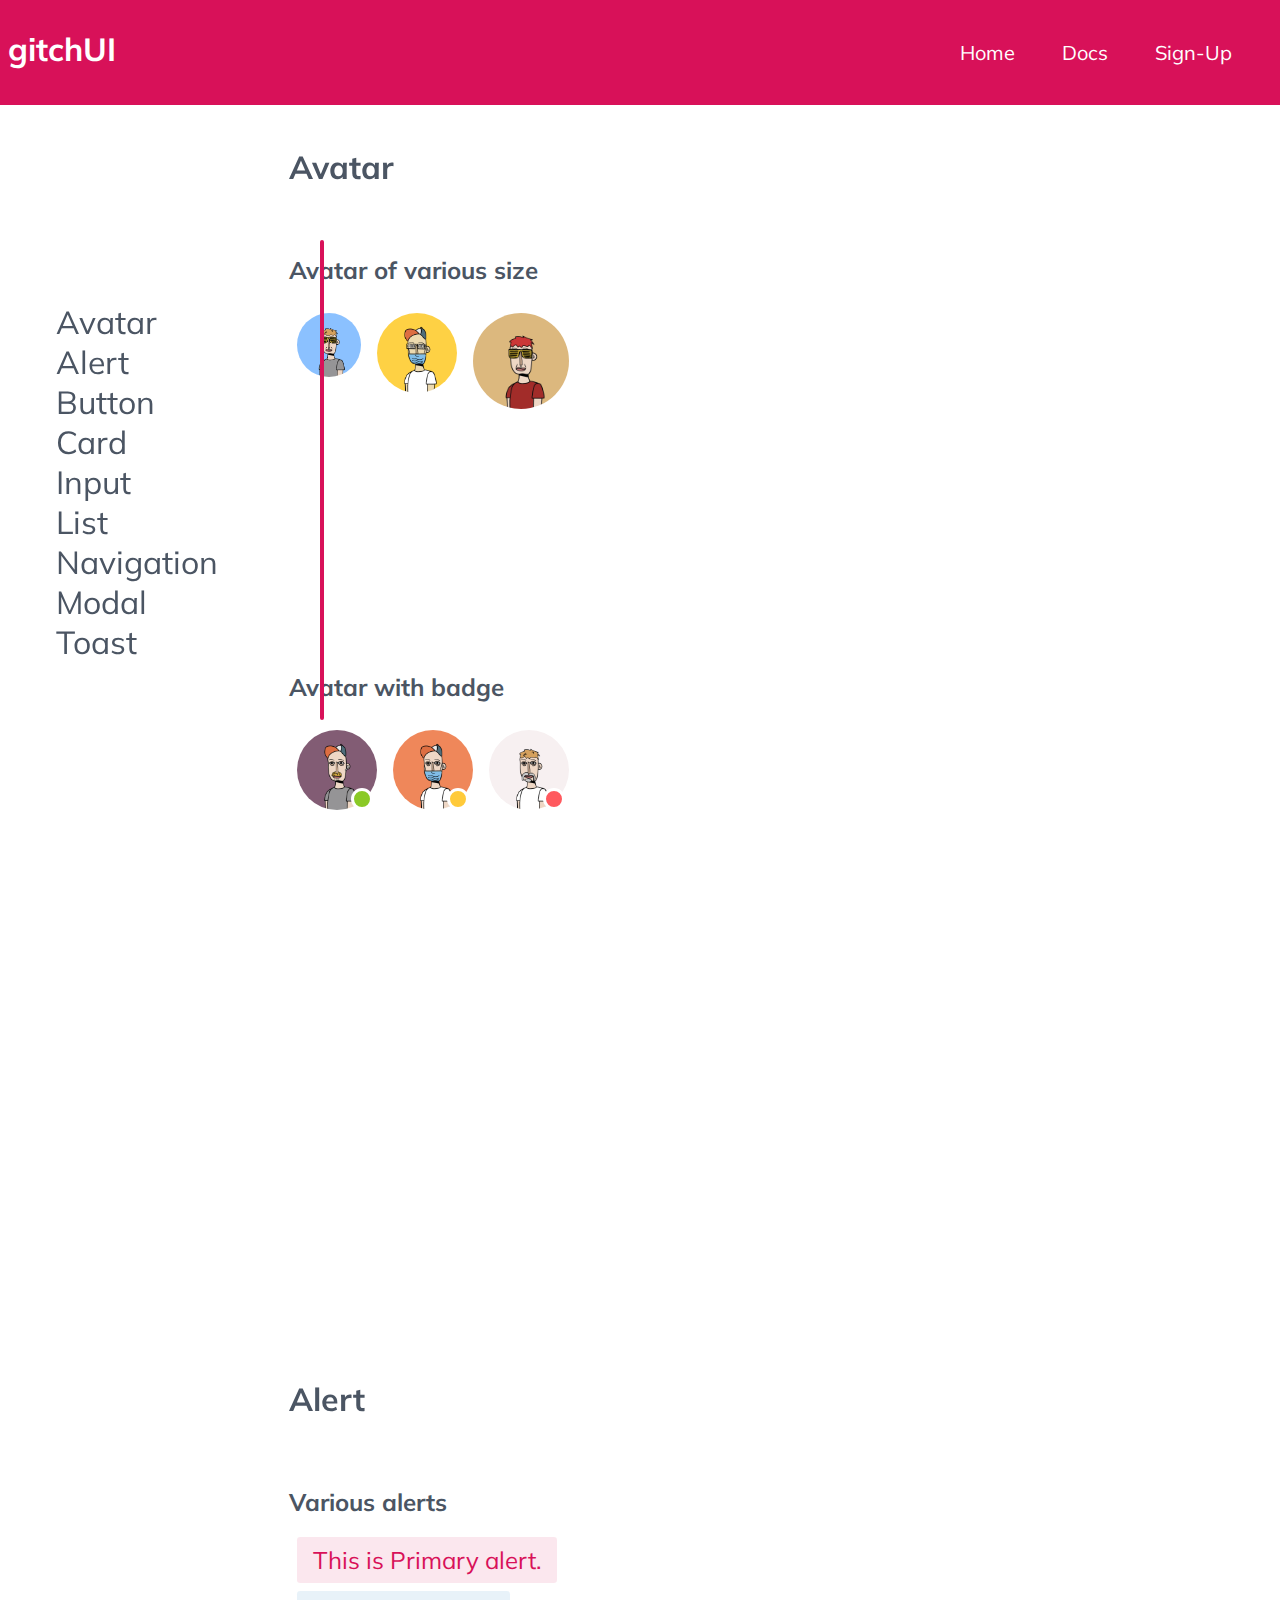
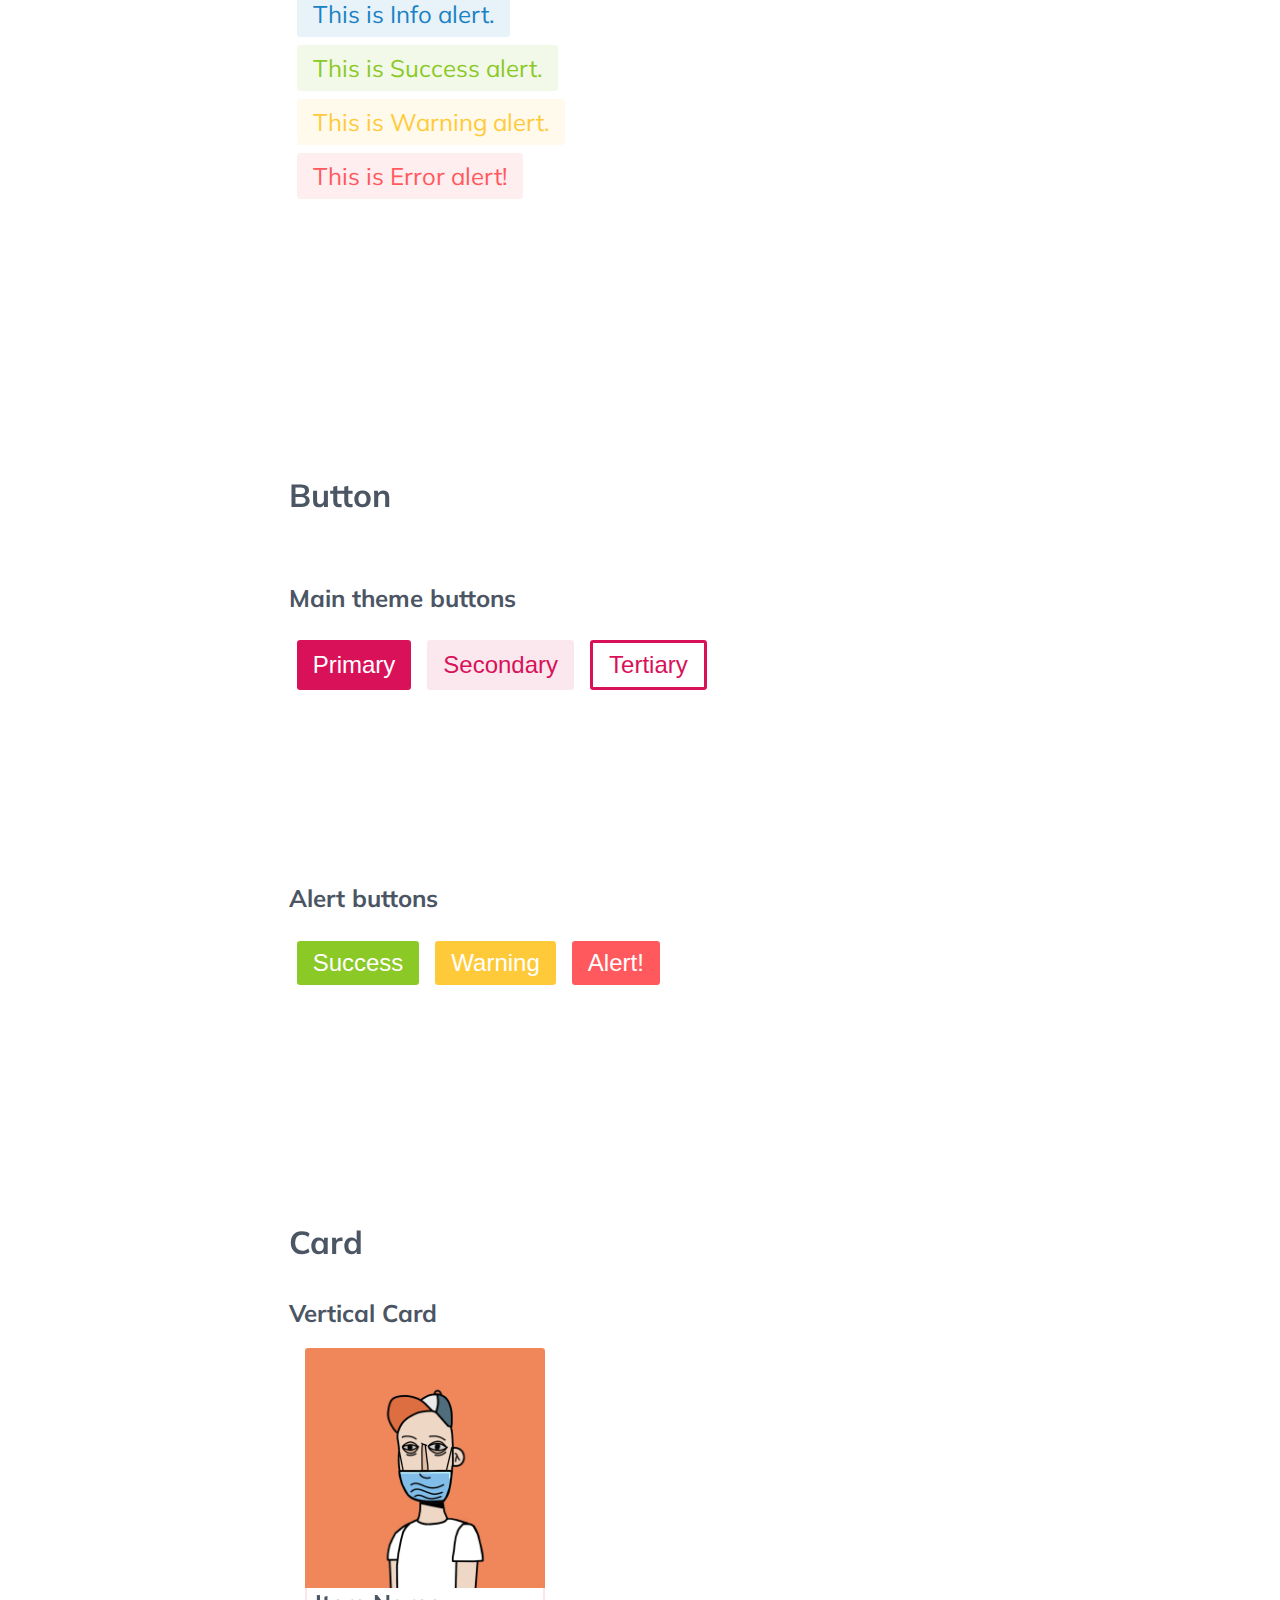
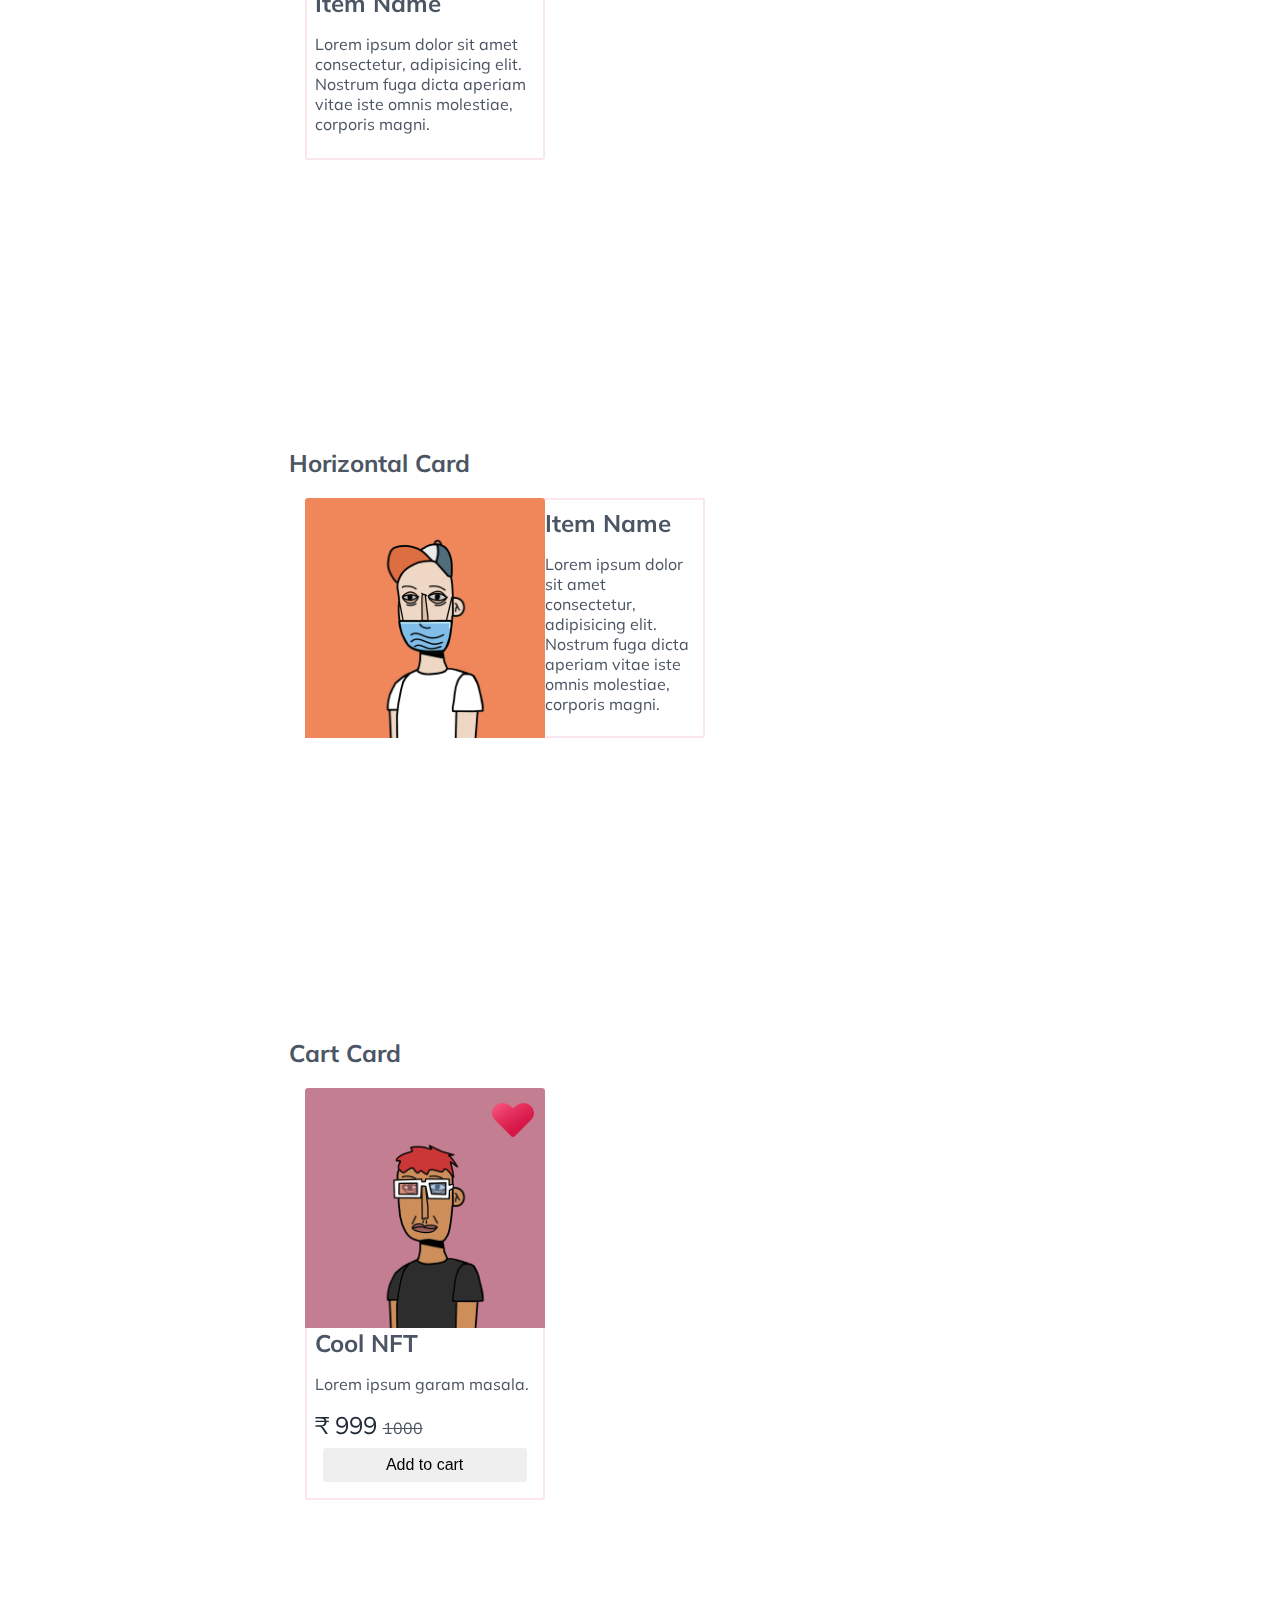
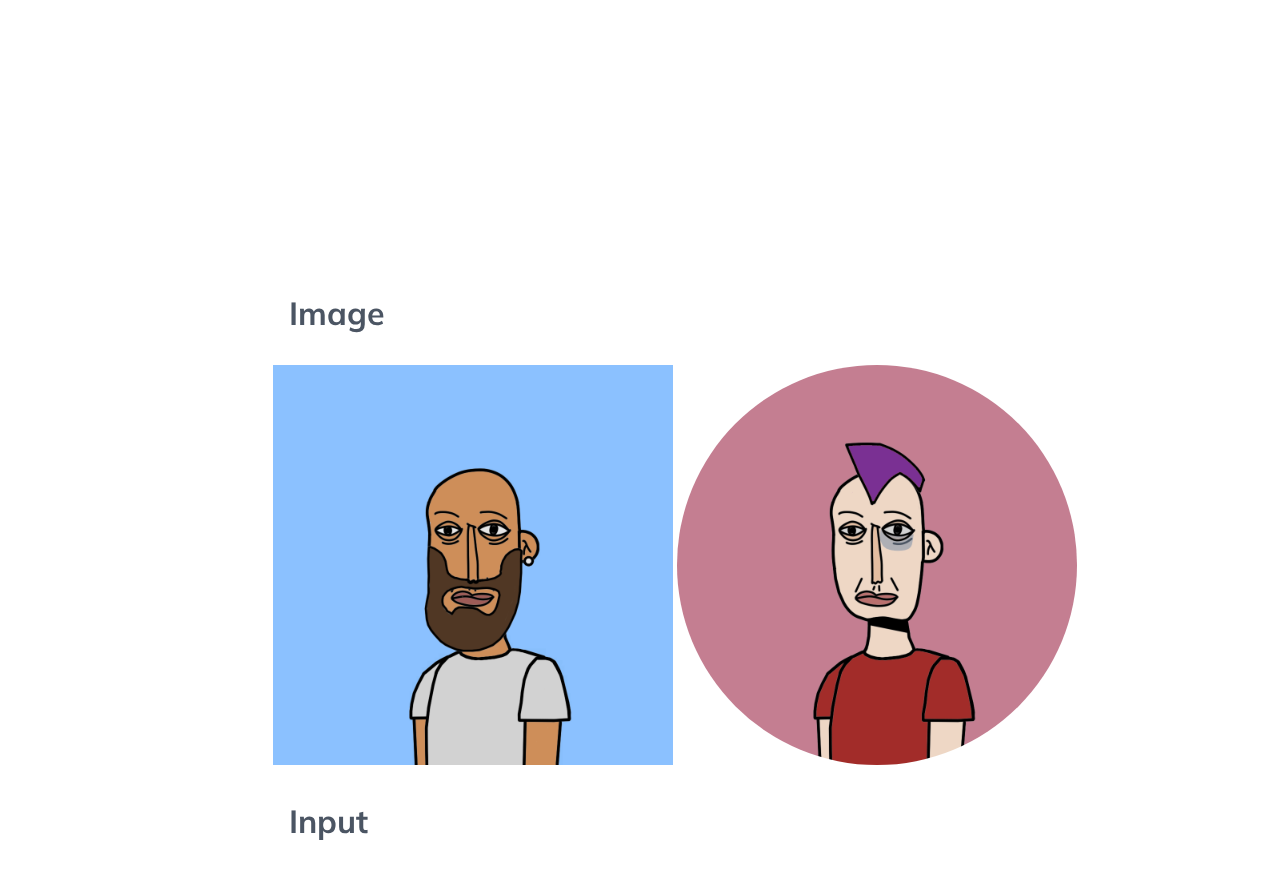
==== index.html @ 336e81df "add home page" ====
<!DOCTYPE html>
<html lang="en">

<head>
    <meta charset="UTF-8">
    <meta http-equiv="X-UA-Compatible" content="IE=edge">
    <meta name="viewport" content="width=device-width, initial-scale=1.0">
    <title>gitchUI ⭐</title>
    <link rel="shortcut icon" href="/resources/title.gif">
    <link rel="stylesheet" href="style.css">
</head>

<body>
    <div class="canvas">
        <div class="nav">
            <h1>gitchUI</h1>
            <div class="nav-right">
                <ul class="nav-menu">
                    <li>Home</li>
                    <li>Docs</li>
                    <li>Sign-Up</li>
                </ul>
            </div>
        </div>
        <div class="sidebar">
            <ul class="sidebar-menu">
                <li><a href="#avatar">Avatar</a></li>
                <li><a href="#alert">Alert</a></li>
                <li><a href="#button">Button</a></li>
                <li><a href="#card">Card</a></li>
                <li><a href="#input">Input</a></li>
                <li><a href="#list">List</a></li>
                <li><a href="#navigation">Navigation</a></li>
                <li><a href="#modal">Modal</a></li>
                <li><a href="#toast">Toast</a></li>
            </ul>
            <div class="parting-line"></div>
        </div>
        <div class="main-container">

            <h1 class="heading" id="avatar">Avatar</h1>
            <div class="avatar-container container">
                <h2>Avatar of various size</h2>
                <div class="flex-wrapper">
                    <img class="avatar-small" src="resources/avatar/avatar (1).png" alt="Avatar" />
                    <img class="avatar" src="resources/avatar/avatar (2).png" alt="Avatar" />
                    <img class="avatar-large" src="resources/avatar/avatar (3).png" alt="Avatar" />
                </div>

                <div class="code-block">
                    <iframe
                        src="https://carbon.now.sh/embed?bg=rgba%28171%2C184%2C195%2C0%29&t=one-light&wt=none&l=htmlmixed&ds=false&dsyoff=0px&dsblur=100px&wc=true&wa=true&pv=0px&ph=0px&ln=false&fl=1&fm=Hack&fs=18px&lh=133%25&si=false&es=2x&wm=false&code=%253Cimg%2520class%253D%2522avatar-small%2522%2520src%253D%2522resources%252Favatar%252Favatar%2520%281%29.png%2522%2520alt%253D%2522Avatar%2522%2520%252F%253E%250A%253Cimg%2520class%253D%2522avatar%2522%2520src%253D%2522resources%252Favatar%252Favatar%2520%282%29.png%2522%2520alt%253D%2522Avatar%2522%2520%252F%253E%250A%253Cimg%2520class%253D%2522avatar-large%2522%2520src%253D%2522resources%252Favatar%252Favatar%2520%283%29.png%2522%2520alt%253D%2522Avatar%2522%2520%252F%253E"
                        style="width: 895px; height: 215px; border:0; transform: scale(1); overflow:hidden;"
                        sandbox="allow-scripts allow-same-origin">
                    </iframe>
                </div>

                <h2>Avatar with badge</h2>
                <div class="flex-wrapper">
                    <div class="avatar-badge">
                        <img class="avatar" src=" resources/avatar/avatar (4).png" alt="Avatar" />
                        <div class="badge badge-online"></div>
                    </div>
                    <div class="avatar-badge">
                        <img class="avatar" src=" resources/avatar/avatar (5).png" alt="Avatar" />
                        <div class="badge badge-away"></div>
                    </div>
                    <div class="avatar-badge">
                        <img class="avatar" src=" resources/avatar/avatar (6).png" alt="Avatar" />
                        <div class="badge badge-offline"></div>
                    </div>
                </div>

                <div class="code-block">
                    <iframe
                        src="https://carbon.now.sh/embed?bg=rgba%28171%2C184%2C195%2C0%29&t=one-light&wt=none&l=htmlmixed&ds=false&dsyoff=0px&dsblur=100px&wc=true&wa=true&pv=0px&ph=0px&ln=false&fl=1&fm=Hack&fs=18px&lh=133%25&si=false&es=2x&wm=false&code=%253Cdiv%2520class%253D%2522avatar-badge%2522%253E%250A%2520%2520%253Cimg%2520class%253D%2522avatar%2522%2520src%253D%2522%2520resources%252Favatar%252Favatar%2520%284%29.png%2522%2520alt%253D%2522Avatar%2522%2520%252F%253E%250A%2520%2520%253Cdiv%2520class%253D%2522badge%2520badge-online%2522%253E%253C%252Fdiv%253E%250A%253C%252Fdiv%253E%250A%253Cdiv%2520class%253D%2522avatar-badge%2522%253E%250A%2520%2520%253Cimg%2520class%253D%2522avatar%2522%2520src%253D%2522%2520resources%252Favatar%252Favatar%2520%285%29.png%2522%2520alt%253D%2522Avatar%2522%2520%252F%253E%250A%2520%2520%253Cdiv%2520class%253D%2522badge%2520badge-away%2522%253E%253C%252Fdiv%253E%250A%253C%252Fdiv%253E%250A%253Cdiv%2520class%253D%2522avatar-badge%2522%253E%250A%2520%2520%253Cimg%2520class%253D%2522avatar%2522%2520src%253D%2522%2520resources%252Favatar%252Favatar%2520%286%29.png%2522%2520alt%253D%2522Avatar%2522%2520%252F%253E%250A%2520%2520%253Cdiv%2520class%253D%2522badge%2520badge-offline%2522%253E%253C%252Fdiv%253E%250A%253C%252Fdiv%253E"
                        style="width: 1024px; height: 473px; border:0; transform: scale(1); overflow:hidden;"
                        sandbox="allow-scripts allow-same-origin">
                    </iframe>
                </div>
            </div>

            <h1 class="heading" id="alert">Alert</h1>
            <div class="alert-container container">
                <h2>Various alerts</h2>
                <p class="alert alert-primary">This is Primary alert.</p>
                <p class="alert alert-info">This is Info alert.</p>
                <p class="alert alert-success">This is Success alert.</p>
                <p class="alert alert-warning">This is Warning alert.</p>
                <p class="alert alert-error">This is Error alert!</p>

                <div class="code-block">
                    <iframe
                        src="https://carbon.now.sh/embed?bg=rgba%28171%2C184%2C195%2C0%29&t=one-light&wt=none&l=htmlmixed&ds=false&dsyoff=0px&dsblur=100px&wc=true&wa=true&pv=0px&ph=0px&ln=false&fl=1&fm=Hack&fs=18px&lh=133%25&si=false&es=2x&wm=false&code=%253Cp%2520class%253D%2522alert%2520alert-primary%2522%253EThis%2520is%2520Primary%2520alert.%253C%252Fp%253E%250A%253Cp%2520class%253D%2522alert%2520alert-info%2522%253EThis%2520is%2520Info%2520alert.%253C%252Fp%253E%250A%253Cp%2520class%253D%2522alert%2520alert-success%2522%253EThis%2520is%2520Success%2520alert.%253C%252Fp%253E%250A%253Cp%2520class%253D%2522alert%2520alert-warning%2522%253EThis%2520is%2520Warning%2520alert.%253C%252Fp%253E%250A%253Cp%2520class%253D%2522alert%2520alert-error%2522%253EThis%2520is%2520Error%2520alert%21%253C%252Fp%253E"
                        style="width: 656px; height: 192px; border:0; transform: scale(1); overflow:hidden;"
                        sandbox="allow-scripts allow-same-origin">
                    </iframe>
                </div>
            </div>

            <h1 class="heading" id="button">Button</h1>
            <div class="btn-container container">
                <h2>Main theme buttons</h2>
                <div class="flex-wrapper">
                    <button class="btn btn-primary">Primary</button>
                    <button class="btn btn-secondary">Secondary</button>
                    <button class="btn btn-tertiary">Tertiary</button>
                </div>

                <div class="code-block">
                    <iframe
                        src="https://carbon.now.sh/embed?bg=rgba%28171%2C184%2C195%2C0%29&t=one-light&wt=none&l=htmlmixed&ds=false&dsyoff=0px&dsblur=100px&wc=true&wa=true&pv=0px&ph=0px&ln=false&fl=1&fm=Hack&fs=18px&lh=133%25&si=false&es=2x&wm=false&code=%253Cbutton%2520class%253D%2522btn%2520btn-primary%2522%253EPrimary%253C%252Fbutton%253E%250A%253Cbutton%2520class%253D%2522btn%2520btn-secondary%2522%253ESecondary%253C%252Fbutton%253E%250A%253Cbutton%2520class%253D%2522btn%2520btn-tertiary%2522%253ETertiary%253C%252Fbutton%253E"
                        style="width: 602px; height: 145px; border:0; transform: scale(1); overflow:hidden;"
                        sandbox="allow-scripts allow-same-origin">
                    </iframe>
                </div>

                <h2>Alert buttons</h2>
                <div class="flex-wrapper">
                    <button class="btn btn-success">Success</button>
                    <button class="btn btn-warning">Warning</button>
                    <button class="btn btn-alert">Alert!</button>
                </div>
                <div class="code-block">
                    <iframe
                        src="https://carbon.now.sh/embed?bg=rgba%28171%2C184%2C195%2C0%29&t=one-light&wt=none&l=htmlmixed&ds=false&dsyoff=0px&dsblur=100px&wc=true&wa=true&pv=0px&ph=0px&ln=false&fl=1&fm=Hack&fs=18px&lh=133%25&si=false&es=2x&wm=false&code=%253Cbutton%2520class%253D%2522btn%2520btn-success%2522%253ESuccess%253C%252Fbutton%253E%250A%253Cbutton%2520class%253D%2522btn%2520btn-warning%2522%253EWarning%253C%252Fbutton%253E%250A%253Cbutton%2520class%253D%2522btn%2520btn-alert%2522%253EAlert%21%253C%252Fbutton%253E"
                        style="width: 558px; height: 145px; border:0; transform: scale(1); overflow:hidden;"
                        sandbox="allow-scripts allow-same-origin">
                    </iframe>
                </div>

            </div>

            <h1 class="heading" id="card">Card</h1>
            <div class="card-container container">
                <h2>Vertical Card</h2>
                <div class="card">
                    <img class="card-img" src="resources/avatar/avatar (5).png" alt="card-image" />
                    <div class="card-content">
                        <h2 class="card-heading">Item Name</h2>
                        <p>
                            Lorem ipsum dolor sit amet consectetur, adipisicing elit. Nostrum fuga dicta aperiam vitae
                            iste omnis molestiae, corporis magni.
                        </p>
                    </div>
                </div>
                <div class="code-block">
                    <iframe
                        src="https://carbon.now.sh/embed?bg=rgba%28171%2C184%2C195%2C0%29&t=one-light&wt=none&l=htmlmixed&ds=false&dsyoff=0px&dsblur=100px&wc=true&wa=true&pv=0px&ph=0px&ln=false&fl=1&fm=Hack&fs=18px&lh=133%25&si=false&es=2x&wm=false&code=%253Cdiv%2520class%253D%2522card%2522%253E%250A%2520%2520%253Cimg%2520class%253D%2522card-img%2522%2520src%253D%2522resources%252Favatar%252Favatar%2520%285%29.png%2522%2520alt%253D%2522card-image%2522%2520%252F%253E%250A%2520%2520%253Cdiv%2520class%253D%2522card-content%2522%253E%250A%2520%2520%2520%2520%253Ch2%2520class%253D%2522card-heading%2522%253EItem%2520Name%253C%252Fh2%253E%250A%2520%2520%2520%2520%253Cp%253ELorem%2520ipsum%2520dolor%2520sit%2520amet%2520consectetur%252C%2520adipisicing%2520elit.%2520Nostrum%2520fuga%2520dicta%2520%2509%2509aperiam%2520vitaeiste%2520omnis%2520molestiae%252C%2520corporis%2520magni.%253C%252Fp%253E%250A%2520%2520%253C%252Fdiv%253E%250A%253C%252Fdiv%253E"
                        style="width: 1024px; height: 260px; border:0; transform: scale(1); overflow:hidden;"
                        sandbox="allow-scripts allow-same-origin">
                    </iframe>
                </div>

                <h2>Horizontal Card</h2>
                <div class="card-horizontal">
                    <img class="card-img" src="resources/avatar/avatar (5).png" alt="card-image" />
                    <div class="card-horizontal-content">
                        <h2 class="card-heading">Item Name</h2>
                        <p>
                            Lorem ipsum dolor sit amet consectetur, adipisicing elit. Nostrum fuga dicta aperiam vitae
                            iste omnis molestiae, corporis magni.
                        </p>
                    </div>
                </div>
                <div class="code-block">
                    <iframe
                        src="https://carbon.now.sh/embed?bg=rgba%28171%2C184%2C195%2C0%29&t=one-light&wt=none&l=htmlmixed&ds=false&dsyoff=0px&dsblur=100px&wc=true&wa=true&pv=0px&ph=0px&ln=false&fl=1&fm=Hack&fs=18px&lh=133%25&si=false&es=2x&wm=false&code=%253Cdiv%2520class%253D%2522card-horizontal%2522%253E%250A%2520%2520%253Cimg%2520class%253D%2522card-img%2522%2520src%253D%2522resources%252Favatar%252Favatar%2520%285%29.png%2522%2520alt%253D%2522card-image%2522%2520%252F%253E%250A%2520%2520%253Cdiv%2520class%253D%2522card-horizontal-content%2522%253E%250A%2520%2520%2520%2520%253Ch2%2520class%253D%2522card-heading%2522%253EItem%2520Name%253C%252Fh2%253E%250A%2509%253Cp%253ELorem%2520ipsum%2520dolor%2520sit%2520amet%2520consectetur%252C%2520adipisicing%2520elit.%2520Nostrum%2520fuga%2520dicta%2520%2509%2509aperiam%2520vitaeiste%2520omnis%2520molestiae%252C%2520corporis%2520magni.%253C%252Fp%253E%250A%2520%2520%253C%252Fdiv%253E%250A%253C%252Fdiv%253E"
                        style="width: 1024px; height: 260px; border:0; transform: scale(1); overflow:hidden;"
                        sandbox="allow-scripts allow-same-origin">
                    </iframe>
                </div>

                <h2>Cart Card</h2>
                <div class="card">
                    <img class="card-wishlist" src="resources/icons/heart_.png" />
                    <img class="card-img" src="resources/avatar/avatar (12).png" alt="card-image" />
                    <div class="card-content">
                        <h2 class="card-heading">Cool NFT</h2>
                        <p>Lorem ipsum garam masala.</p>
                        <div class="price">
                            <span class="card-price">₹ 999 </span><s>1000</s>
                        </div>
                        <button class="btn btn-icon">Add to cart</button>
                    </div>
                </div>
                <div class="code-block">
                    <iframe
                        src="https://carbon.now.sh/embed?bg=rgba%28171%2C184%2C195%2C0%29&t=one-light&wt=none&l=htmlmixed&ds=false&dsyoff=0px&dsblur=100px&wc=true&wa=true&pv=0px&ph=0px&ln=false&fl=1&fm=Hack&fs=18px&lh=133%25&si=false&es=2x&wm=false&code=%253Cdiv%2520class%253D%2522card%2522%253E%250A%2520%2520%253Cimg%2520class%253D%2522card-wishlist%2522%2520src%253D%2522resources%252Ficons%252Fheart_.png%2522%2520%252F%253E%250A%2520%2520%253Cimg%2520class%253D%2522card-img%2522%2520src%253D%2522resources%252Favatar%252Favatar%2520%2812%29.png%2522%2520%252F%253E%250A%2520%2520%253Cdiv%2520class%253D%2522card-content%2522%253E%250A%2509%253Ch2%2520class%253D%2522card-heading%2522%253ECool%2520NFT%253C%252Fh2%253E%250A%2509%253Cp%253ELorem%2520ipsum%2520garam%2520masala.%253C%252Fp%253E%250A%2509%253Cdiv%2520class%253D%2522price%2522%253E%250A%2509%2520%2520%253Cspan%2520class%253D%2522card-price%2522%253E%25E2%2582%25B9%2520999%2520%253C%252Fspan%253E%253Cs%253E1000%253C%252Fs%253E%250A%2509%253C%252Fdiv%253E%250A%2520%2520%2520%2520%253Cbutton%2520class%253D%2522btn%2520btn-icon%2522%253EAdd%2520to%2520cart%253C%252Fbutton%253E%250A%2520%2520%253C%252Fdiv%253E%250A%253C%252Fdiv%253E"
                        style="width: 742px; height: 353px; border:0; transform: scale(1); overflow:hidden;"
                        sandbox="allow-scripts allow-same-origin">
                    </iframe>
                </div>
            </div>

            <h1 class="heading" id="image">Image</h1>
            <div class="image-container container">

                <img class="img-responsive" src="resources/avatar/avatar (11).png" />
                <img class="img-round" src="resources/avatar/avatar (13).png" />
            </div>

            <h1 class="heading" id="input">Input</h1>
            <div class="input-container container">

            </div>
</body>

</html>
---- style.css ----
@import url('https://fonts.googleapis.com/css2?family=Mulish&display=swap');

:root {
    --primary-color: #d81159;
    --primary-bgcolor: rgba(216, 17, 89, 0.1);
    --shadow-gray: #9CA3AF;
    --green: #8ac926;
    --green-bg: rgba(138, 201, 38, 0.1);
    --yellow: #ffca3a;
    --yellow-bg: rgba(255, 202, 58, 0.1);
    --red: #ff595e;
    --red-bg: rgba(255, 89, 94, 0.1);
    --blue: #1982c4;
    --blue-bg: rgba(25, 130, 196, 0.1);
    --gray: #4B5563;
    --dark-gray: #1F2937;
   
    --primary-radius: 0.2rem;

}

body {
    font-family: 'Mulish', sans-serif;
    margin: 0;
}

/* HOME */
.background{
    height: 90%;
    width: 100%;
    overflow-y: hidden;
}

/* INDEX */

.canvas{
    height: 100vh;
    display: grid;
    grid-template-columns: 1fr 1fr 1fr 1fr 1fr;
    grid-template-rows: 6rem 1fr;
    grid-template-areas:
        "nav nav nav nav nav"
        "sidebar main main main main";
    grid-gap: 0.2rem;
}

.heading {
    position: sticky;
    top: 6rem;
    background: white;
    padding: 1rem 0;
    margin: 1rem;
    z-index: 998;
}

/* .container {
    display: flex;
    flex-wrap: wrap;
} */

.flex-wrapper{
    display: flex;
    flex-wrap: wrap;
}

.code-block {
    margin: 1rem;
}

/* NAVBAR */

.nav {
    grid-area: nav;
    padding: 0.5rem 0.5rem;
    background-color: var(--primary-color); 
    color: white;
    /* box-shadow: 0px 0.25rem 1.5rem var(--shadow-gray); */
    display: flex;
    justify-content: space-between;
    position: fixed;
    width: 100vw;
    z-index: 999;
}

.nav-right {
    width: 30%;
    max-width: 400px;
}

.nav-menu {
    display: flex;
    padding: 1rem;
    margin: 1rem;
    justify-content: space-around;
    list-style-type: none;
    font-size: 1.25rem;
}

/* SIDEBAR */

.sidebar{
    grid-area: sidebar;
    position: fixed;
    top: 30%;
}

.sidebar-menu {
    list-style-type:none;
    font-size: 2rem;
    display: flex;
    flex-direction: column;
    justify-content: center;
    
}

.sidebar-menu a {
    text-decoration: none;
    color: var(--gray);
    margin: 1rem;
}

.parting-line {
    height: 30rem;
    width: 0.25rem;
    background-color: var(--primary-color);
    position: absolute;
    top: -7%;
    left: 20rem;
    border-radius: 1rem;
}

/* CONTAINER */

.main-container {
    grid-area: main;
    padding: 1rem;
    color: var(--gray);
}

/* AVATAR */

.avatar-container {
    padding: 1rem;
    max-width: 500px;
}

.avatar{
    width: 5rem;
    height: 5rem;
    border-radius: 50%;
    margin: 0.5rem;
}

.avatar-small {
    width: 4rem;
    height: 4rem;
    border-radius: 50%;
    margin: 0.5rem;
}

.avatar-large {
    width: 6rem;
    height: 6rem;
    border-radius: 50%;
    margin: 0.5rem;
}

.avatar-badge {
    position: relative;
}

.avatar-badge .badge{
    position: absolute;
    bottom: 0.75em;
    right: 0.75em;  
    height: 1rem;
    width: 1rem;
    border-radius: 50%;
    border: 0.2rem solid white;
}

.badge-online{
    background-color: var(--green);
}
.badge-away{
    background-color: var(--yellow);
}
.badge-offline{
    background-color: var(--red);
}

/* BUTTON */

.btn-container {
    padding: 1rem;
}

.btn {
    padding: 0.5rem 1rem;
    font-size: 1.5rem;
    border: none;
    border-radius: var(--primary-radius);
    margin: 0.5rem;
}

.btn:hover {
    box-shadow: 0.25rem 0.25rem 1.5rem var(--shadow-gray);
}

.btn:active {
    transform: translateY(4px);
}

.btn-primary {
    color: white;
    background-color: var(--primary-color);
}

.btn-secondary {
    background-color: var(--primary-bgcolor);
    color: var(--primary-color);
}

.btn-tertiary {
    border: 0.2rem solid var(--primary-color);
    background-color: white;
    color: var(--primary-color);
}

.img-icon {
    height: 1.5rem;
    width: 2rem;
}

.btn-success {
    background-color: var(--green);
    color: white;
}
.btn-warning {
    background-color: var(--yellow);
    color: white;
}

.btn-alert {
    background-color: var(--red);
    color: white;
}

/* ALERTS */

.alert-container {
    padding: 1rem;
}

.alert {
    font-size: 1.5rem;
    padding: 0.5rem 1rem;
    border-radius: var(--primary-radius);
    width: max-content;
    margin: 0.5rem;
}

.alert-primary {
    background-color: var(--primary-bgcolor);
    color: var(--primary-color);
}


.alert-info {
    background-color: var(--blue-bg);
    color: var(--blue);
}

.alert-success {
    background-color: var(--green-bg);
    color: var(--green);
}

.alert-warning {
    background-color: var(--yellow-bg);
    color: var(--yellow);
}

.alert-error {
    background-color: var(--red-bg);
    color: var(--red);
}

/* CARD */

.card-container {
    margin: 1rem;
}

.card {
    
    height: 25rem;
    width:15rem;  
    display: flex;
    flex-direction: column;
    margin: 1rem;
    position: relative;
}

.card-horizontal {
    
    height: 15rem;
    width:25rem;  
    display: flex;
    flex-direction: row;
    margin: 1rem;
    position: relative;
}

.card-horizontal-content {
    border-radius: 0 0 var(--primary-radius) var(--primary-radius);
    border: 2px solid var(--primary-bgcolor);
    border-left: none;
    padding: 0.5rem 0.5rem 0.5rem 0rem;
    display: flex;
    flex-direction: column;
}

.card-wishlist {
    position: absolute;
    right: 0.5rem;
    top: 0.5rem;
}

.card-img {
    height: 15rem;
    width: 15rem;
    border-radius: var(--primary-radius) var(--primary-radius) 0 0; 
}

.card-content {
    border-radius: 0 0 var(--primary-radius) var(--primary-radius);
    border: 2px solid var(--primary-bgcolor);
    border-top: none;
    padding: 0rem 0.5rem 0.5rem 0.5rem;
    display: flex;
    flex-direction: column;
}

.card-content button {
    font-size: 1rem;
}

.card-heading {
    margin: 0;
}

.card-price {
    font-size: 1.5rem;
    color: var(--dark-gray);
}

/* IMAGE */

.img-responsive {
    max-height: 400px;
    height: 50%;
    width: auto;
}

.img-round {
    height: 25rem;
    width: 25rem;
    border-radius: 50%;
}
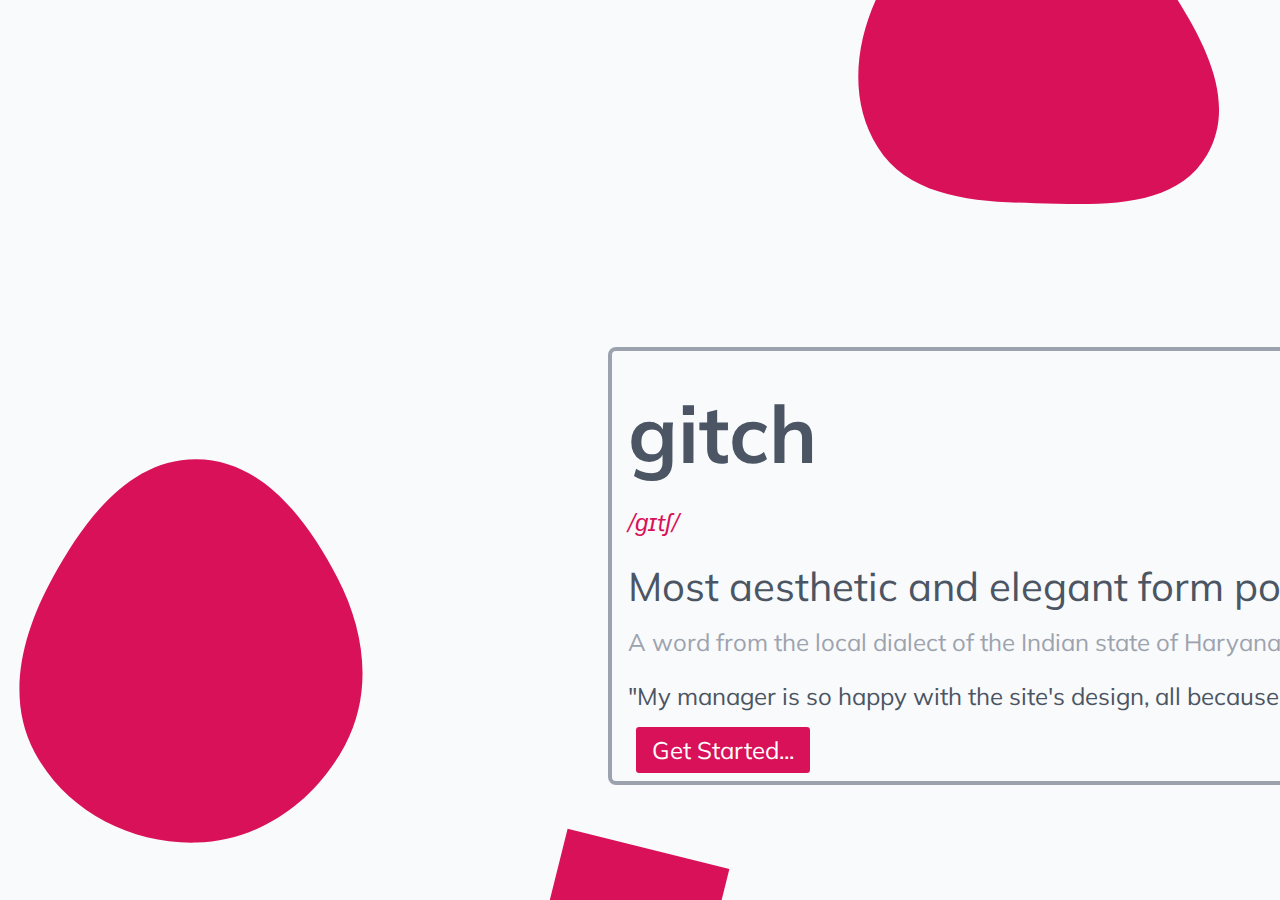
==== commit 434c7d7e: "Change index to doxumentaion.html, Add defination" ====
--- a/index.html
+++ b/index.html
@@ -5,205 +5,26 @@
     <meta charset="UTF-8">
     <meta http-equiv="X-UA-Compatible" content="IE=edge">
     <meta name="viewport" content="width=device-width, initial-scale=1.0">
-    <title>gitchUI ⭐</title>
-    <link rel="shortcut icon" href="/resources/title.gif">
+    <title>Document</title>
+    <link rel="stylesheet" href="home.css">
     <link rel="stylesheet" href="style.css">
 </head>
 
 <body>
-    <div class="canvas">
-        <div class="nav">
-            <h1>gitchUI</h1>
-            <div class="nav-right">
-                <ul class="nav-menu">
-                    <li>Home</li>
-                    <li>Docs</li>
-                    <li>Sign-Up</li>
-                </ul>
-            </div>
-        </div>
-        <div class="sidebar">
-            <ul class="sidebar-menu">
-                <li><a href="#avatar">Avatar</a></li>
-                <li><a href="#alert">Alert</a></li>
-                <li><a href="#button">Button</a></li>
-                <li><a href="#card">Card</a></li>
-                <li><a href="#input">Input</a></li>
-                <li><a href="#list">List</a></li>
-                <li><a href="#navigation">Navigation</a></li>
-                <li><a href="#modal">Modal</a></li>
-                <li><a href="#toast">Toast</a></li>
-            </ul>
-            <div class="parting-line"></div>
-        </div>
-        <div class="main-container">
-
-            <h1 class="heading" id="avatar">Avatar</h1>
-            <div class="avatar-container container">
-                <h2>Avatar of various size</h2>
-                <div class="flex-wrapper">
-                    <img class="avatar-small" src="resources/avatar/avatar (1).png" alt="Avatar" />
-                    <img class="avatar" src="resources/avatar/avatar (2).png" alt="Avatar" />
-                    <img class="avatar-large" src="resources/avatar/avatar (3).png" alt="Avatar" />
-                </div>
-
-                <div class="code-block">
-                    <iframe
-                        src="https://carbon.now.sh/embed?bg=rgba%28171%2C184%2C195%2C0%29&t=one-light&wt=none&l=htmlmixed&ds=false&dsyoff=0px&dsblur=100px&wc=true&wa=true&pv=0px&ph=0px&ln=false&fl=1&fm=Hack&fs=18px&lh=133%25&si=false&es=2x&wm=false&code=%253Cimg%2520class%253D%2522avatar-small%2522%2520src%253D%2522resources%252Favatar%252Favatar%2520%281%29.png%2522%2520alt%253D%2522Avatar%2522%2520%252F%253E%250A%253Cimg%2520class%253D%2522avatar%2522%2520src%253D%2522resources%252Favatar%252Favatar%2520%282%29.png%2522%2520alt%253D%2522Avatar%2522%2520%252F%253E%250A%253Cimg%2520class%253D%2522avatar-large%2522%2520src%253D%2522resources%252Favatar%252Favatar%2520%283%29.png%2522%2520alt%253D%2522Avatar%2522%2520%252F%253E"
-                        style="width: 895px; height: 215px; border:0; transform: scale(1); overflow:hidden;"
-                        sandbox="allow-scripts allow-same-origin">
-                    </iframe>
-                </div>
-
-                <h2>Avatar with badge</h2>
-                <div class="flex-wrapper">
-                    <div class="avatar-badge">
-                        <img class="avatar" src=" resources/avatar/avatar (4).png" alt="Avatar" />
-                        <div class="badge badge-online"></div>
-                    </div>
-                    <div class="avatar-badge">
-                        <img class="avatar" src=" resources/avatar/avatar (5).png" alt="Avatar" />
-                        <div class="badge badge-away"></div>
-                    </div>
-                    <div class="avatar-badge">
-                        <img class="avatar" src=" resources/avatar/avatar (6).png" alt="Avatar" />
-                        <div class="badge badge-offline"></div>
-                    </div>
-                </div>
-
-                <div class="code-block">
-                    <iframe
-                        src="https://carbon.now.sh/embed?bg=rgba%28171%2C184%2C195%2C0%29&t=one-light&wt=none&l=htmlmixed&ds=false&dsyoff=0px&dsblur=100px&wc=true&wa=true&pv=0px&ph=0px&ln=false&fl=1&fm=Hack&fs=18px&lh=133%25&si=false&es=2x&wm=false&code=%253Cdiv%2520class%253D%2522avatar-badge%2522%253E%250A%2520%2520%253Cimg%2520class%253D%2522avatar%2522%2520src%253D%2522%2520resources%252Favatar%252Favatar%2520%284%29.png%2522%2520alt%253D%2522Avatar%2522%2520%252F%253E%250A%2520%2520%253Cdiv%2520class%253D%2522badge%2520badge-online%2522%253E%253C%252Fdiv%253E%250A%253C%252Fdiv%253E%250A%253Cdiv%2520class%253D%2522avatar-badge%2522%253E%250A%2520%2520%253Cimg%2520class%253D%2522avatar%2522%2520src%253D%2522%2520resources%252Favatar%252Favatar%2520%285%29.png%2522%2520alt%253D%2522Avatar%2522%2520%252F%253E%250A%2520%2520%253Cdiv%2520class%253D%2522badge%2520badge-away%2522%253E%253C%252Fdiv%253E%250A%253C%252Fdiv%253E%250A%253Cdiv%2520class%253D%2522avatar-badge%2522%253E%250A%2520%2520%253Cimg%2520class%253D%2522avatar%2522%2520src%253D%2522%2520resources%252Favatar%252Favatar%2520%286%29.png%2522%2520alt%253D%2522Avatar%2522%2520%252F%253E%250A%2520%2520%253Cdiv%2520class%253D%2522badge%2520badge-offline%2522%253E%253C%252Fdiv%253E%250A%253C%252Fdiv%253E"
-                        style="width: 1024px; height: 473px; border:0; transform: scale(1); overflow:hidden;"
-                        sandbox="allow-scripts allow-same-origin">
-                    </iframe>
-                </div>
-            </div>
-
-            <h1 class="heading" id="alert">Alert</h1>
-            <div class="alert-container container">
-                <h2>Various alerts</h2>
-                <p class="alert alert-primary">This is Primary alert.</p>
-                <p class="alert alert-info">This is Info alert.</p>
-                <p class="alert alert-success">This is Success alert.</p>
-                <p class="alert alert-warning">This is Warning alert.</p>
-                <p class="alert alert-error">This is Error alert!</p>
-
-                <div class="code-block">
-                    <iframe
-                        src="https://carbon.now.sh/embed?bg=rgba%28171%2C184%2C195%2C0%29&t=one-light&wt=none&l=htmlmixed&ds=false&dsyoff=0px&dsblur=100px&wc=true&wa=true&pv=0px&ph=0px&ln=false&fl=1&fm=Hack&fs=18px&lh=133%25&si=false&es=2x&wm=false&code=%253Cp%2520class%253D%2522alert%2520alert-primary%2522%253EThis%2520is%2520Primary%2520alert.%253C%252Fp%253E%250A%253Cp%2520class%253D%2522alert%2520alert-info%2522%253EThis%2520is%2520Info%2520alert.%253C%252Fp%253E%250A%253Cp%2520class%253D%2522alert%2520alert-success%2522%253EThis%2520is%2520Success%2520alert.%253C%252Fp%253E%250A%253Cp%2520class%253D%2522alert%2520alert-warning%2522%253EThis%2520is%2520Warning%2520alert.%253C%252Fp%253E%250A%253Cp%2520class%253D%2522alert%2520alert-error%2522%253EThis%2520is%2520Error%2520alert%21%253C%252Fp%253E"
-                        style="width: 656px; height: 192px; border:0; transform: scale(1); overflow:hidden;"
-                        sandbox="allow-scripts allow-same-origin">
-                    </iframe>
-                </div>
-            </div>
-
-            <h1 class="heading" id="button">Button</h1>
-            <div class="btn-container container">
-                <h2>Main theme buttons</h2>
-                <div class="flex-wrapper">
-                    <button class="btn btn-primary">Primary</button>
-                    <button class="btn btn-secondary">Secondary</button>
-                    <button class="btn btn-tertiary">Tertiary</button>
-                </div>
-
-                <div class="code-block">
-                    <iframe
-                        src="https://carbon.now.sh/embed?bg=rgba%28171%2C184%2C195%2C0%29&t=one-light&wt=none&l=htmlmixed&ds=false&dsyoff=0px&dsblur=100px&wc=true&wa=true&pv=0px&ph=0px&ln=false&fl=1&fm=Hack&fs=18px&lh=133%25&si=false&es=2x&wm=false&code=%253Cbutton%2520class%253D%2522btn%2520btn-primary%2522%253EPrimary%253C%252Fbutton%253E%250A%253Cbutton%2520class%253D%2522btn%2520btn-secondary%2522%253ESecondary%253C%252Fbutton%253E%250A%253Cbutton%2520class%253D%2522btn%2520btn-tertiary%2522%253ETertiary%253C%252Fbutton%253E"
-                        style="width: 602px; height: 145px; border:0; transform: scale(1); overflow:hidden;"
-                        sandbox="allow-scripts allow-same-origin">
-                    </iframe>
-                </div>
-
-                <h2>Alert buttons</h2>
-                <div class="flex-wrapper">
-                    <button class="btn btn-success">Success</button>
-                    <button class="btn btn-warning">Warning</button>
-                    <button class="btn btn-alert">Alert!</button>
-                </div>
-                <div class="code-block">
-                    <iframe
-                        src="https://carbon.now.sh/embed?bg=rgba%28171%2C184%2C195%2C0%29&t=one-light&wt=none&l=htmlmixed&ds=false&dsyoff=0px&dsblur=100px&wc=true&wa=true&pv=0px&ph=0px&ln=false&fl=1&fm=Hack&fs=18px&lh=133%25&si=false&es=2x&wm=false&code=%253Cbutton%2520class%253D%2522btn%2520btn-success%2522%253ESuccess%253C%252Fbutton%253E%250A%253Cbutton%2520class%253D%2522btn%2520btn-warning%2522%253EWarning%253C%252Fbutton%253E%250A%253Cbutton%2520class%253D%2522btn%2520btn-alert%2522%253EAlert%21%253C%252Fbutton%253E"
-                        style="width: 558px; height: 145px; border:0; transform: scale(1); overflow:hidden;"
-                        sandbox="allow-scripts allow-same-origin">
-                    </iframe>
-                </div>
-
-            </div>
-
-            <h1 class="heading" id="card">Card</h1>
-            <div class="card-container container">
-                <h2>Vertical Card</h2>
-                <div class="card">
-                    <img class="card-img" src="resources/avatar/avatar (5).png" alt="card-image" />
-                    <div class="card-content">
-                        <h2 class="card-heading">Item Name</h2>
-                        <p>
-                            Lorem ipsum dolor sit amet consectetur, adipisicing elit. Nostrum fuga dicta aperiam vitae
-                            iste omnis molestiae, corporis magni.
-                        </p>
-                    </div>
-                </div>
-                <div class="code-block">
-                    <iframe
-                        src="https://carbon.now.sh/embed?bg=rgba%28171%2C184%2C195%2C0%29&t=one-light&wt=none&l=htmlmixed&ds=false&dsyoff=0px&dsblur=100px&wc=true&wa=true&pv=0px&ph=0px&ln=false&fl=1&fm=Hack&fs=18px&lh=133%25&si=false&es=2x&wm=false&code=%253Cdiv%2520class%253D%2522card%2522%253E%250A%2520%2520%253Cimg%2520class%253D%2522card-img%2522%2520src%253D%2522resources%252Favatar%252Favatar%2520%285%29.png%2522%2520alt%253D%2522card-image%2522%2520%252F%253E%250A%2520%2520%253Cdiv%2520class%253D%2522card-content%2522%253E%250A%2520%2520%2520%2520%253Ch2%2520class%253D%2522card-heading%2522%253EItem%2520Name%253C%252Fh2%253E%250A%2520%2520%2520%2520%253Cp%253ELorem%2520ipsum%2520dolor%2520sit%2520amet%2520consectetur%252C%2520adipisicing%2520elit.%2520Nostrum%2520fuga%2520dicta%2520%2509%2509aperiam%2520vitaeiste%2520omnis%2520molestiae%252C%2520corporis%2520magni.%253C%252Fp%253E%250A%2520%2520%253C%252Fdiv%253E%250A%253C%252Fdiv%253E"
-                        style="width: 1024px; height: 260px; border:0; transform: scale(1); overflow:hidden;"
-                        sandbox="allow-scripts allow-same-origin">
-                    </iframe>
-                </div>
-
-                <h2>Horizontal Card</h2>
-                <div class="card-horizontal">
-                    <img class="card-img" src="resources/avatar/avatar (5).png" alt="card-image" />
-                    <div class="card-horizontal-content">
-                        <h2 class="card-heading">Item Name</h2>
-                        <p>
-                            Lorem ipsum dolor sit amet consectetur, adipisicing elit. Nostrum fuga dicta aperiam vitae
-                            iste omnis molestiae, corporis magni.
-                        </p>
-                    </div>
-                </div>
-                <div class="code-block">
-                    <iframe
-                        src="https://carbon.now.sh/embed?bg=rgba%28171%2C184%2C195%2C0%29&t=one-light&wt=none&l=htmlmixed&ds=false&dsyoff=0px&dsblur=100px&wc=true&wa=true&pv=0px&ph=0px&ln=false&fl=1&fm=Hack&fs=18px&lh=133%25&si=false&es=2x&wm=false&code=%253Cdiv%2520class%253D%2522card-horizontal%2522%253E%250A%2520%2520%253Cimg%2520class%253D%2522card-img%2522%2520src%253D%2522resources%252Favatar%252Favatar%2520%285%29.png%2522%2520alt%253D%2522card-image%2522%2520%252F%253E%250A%2520%2520%253Cdiv%2520class%253D%2522card-horizontal-content%2522%253E%250A%2520%2520%2520%2520%253Ch2%2520class%253D%2522card-heading%2522%253EItem%2520Name%253C%252Fh2%253E%250A%2509%253Cp%253ELorem%2520ipsum%2520dolor%2520sit%2520amet%2520consectetur%252C%2520adipisicing%2520elit.%2520Nostrum%2520fuga%2520dicta%2520%2509%2509aperiam%2520vitaeiste%2520omnis%2520molestiae%252C%2520corporis%2520magni.%253C%252Fp%253E%250A%2520%2520%253C%252Fdiv%253E%250A%253C%252Fdiv%253E"
-                        style="width: 1024px; height: 260px; border:0; transform: scale(1); overflow:hidden;"
-                        sandbox="allow-scripts allow-same-origin">
-                    </iframe>
-                </div>
-
-                <h2>Cart Card</h2>
-                <div class="card">
-                    <img class="card-wishlist" src="resources/icons/heart_.png" />
-                    <img class="card-img" src="resources/avatar/avatar (12).png" alt="card-image" />
-                    <div class="card-content">
-                        <h2 class="card-heading">Cool NFT</h2>
-                        <p>Lorem ipsum garam masala.</p>
-                        <div class="price">
-                            <span class="card-price">₹ 999 </span><s>1000</s>
-                        </div>
-                        <button class="btn btn-icon">Add to cart</button>
-                    </div>
-                </div>
-                <div class="code-block">
-                    <iframe
-                        src="https://carbon.now.sh/embed?bg=rgba%28171%2C184%2C195%2C0%29&t=one-light&wt=none&l=htmlmixed&ds=false&dsyoff=0px&dsblur=100px&wc=true&wa=true&pv=0px&ph=0px&ln=false&fl=1&fm=Hack&fs=18px&lh=133%25&si=false&es=2x&wm=false&code=%253Cdiv%2520class%253D%2522card%2522%253E%250A%2520%2520%253Cimg%2520class%253D%2522card-wishlist%2522%2520src%253D%2522resources%252Ficons%252Fheart_.png%2522%2520%252F%253E%250A%2520%2520%253Cimg%2520class%253D%2522card-img%2522%2520src%253D%2522resources%252Favatar%252Favatar%2520%2812%29.png%2522%2520%252F%253E%250A%2520%2520%253Cdiv%2520class%253D%2522card-content%2522%253E%250A%2509%253Ch2%2520class%253D%2522card-heading%2522%253ECool%2520NFT%253C%252Fh2%253E%250A%2509%253Cp%253ELorem%2520ipsum%2520garam%2520masala.%253C%252Fp%253E%250A%2509%253Cdiv%2520class%253D%2522price%2522%253E%250A%2509%2520%2520%253Cspan%2520class%253D%2522card-price%2522%253E%25E2%2582%25B9%2520999%2520%253C%252Fspan%253E%253Cs%253E1000%253C%252Fs%253E%250A%2509%253C%252Fdiv%253E%250A%2520%2520%2520%2520%253Cbutton%2520class%253D%2522btn%2520btn-icon%2522%253EAdd%2520to%2520cart%253C%252Fbutton%253E%250A%2520%2520%253C%252Fdiv%253E%250A%253C%252Fdiv%253E"
-                        style="width: 742px; height: 353px; border:0; transform: scale(1); overflow:hidden;"
-                        sandbox="allow-scripts allow-same-origin">
-                    </iframe>
-                </div>
-            </div>
-
-            <h1 class="heading" id="image">Image</h1>
-            <div class="image-container container">
-
-                <img class="img-responsive" src="resources/avatar/avatar (11).png" />
-                <img class="img-round" src="resources/avatar/avatar (13).png" />
-            </div>
-
-            <h1 class="heading" id="input">Input</h1>
-            <div class="input-container container">
-
-            </div>
+    <script src="https://cdn.lordicon.com/libs/frhvbuzj/lord-icon-2.0.2.js"></script>
+    <div class="logo">
+        <lord-icon src="https://cdn.lordicon.com/oswatybr.json" trigger="hover"
+            colors="primary:#4b5563,secondary:#d81159" stroke="71" style="width:180px;height:180px">
+        </lord-icon>
+    </div>
+    <div class="defination">
+        <p class="defination-word">gitch</p>
+        <p class="defination-pronounciation">/ɡɪtʃ/</p>
+        <p class="defination-meaning">Most aesthetic and elegant form possible</p>
+        <p class="defination-sub-meaning">A word from the local dialect of the Indian state of Haryana.</p>
+        <p class="defination-example">"My manager is so happy with the site's design, all because of gitchUI"</p>
+        <a href="documentation.html" class="btn btn-primary">Get Started...</a>
+    </div>
 </body>
 
 </html>--- a/home.css
+++ b/home.css
@@ -0,0 +1,47 @@
+body {
+    font-family: 'Mulish', sans-serif;
+    margin: 0;
+    background: url(resources/background.svg)
+}
+
+.logo {
+    padding: 2rem;
+}
+
+.defination {
+    position: absolute;
+    top: 35%;
+    left: 45%;
+}
+
+.defination-word {
+    font-size: 5rem;
+    color: #4B5563;
+    margin: 1rem 0;
+    font-weight: bold;
+}
+.defination-pronounciation {
+    font-size: 1.5rem;
+    font-style: italic;
+    color: #d81159;
+}
+.defination-meaning {
+    font-size: 2.5rem;
+    color: #4B5563;
+    margin: 1rem 0;
+}
+
+.defination-sub-meaning {
+    font-size: 1.5rem;
+    color: #9CA3AF;
+    margin: 1rem 0;
+}
+
+.defination-example {
+    font-size: 1.5rem;
+    color: #4B5563;
+}
+
+a {
+    text-decoration: none;
+}--- a/style.css
+++ b/style.css
@@ -355,16 +355,40 @@
     color: var(--dark-gray);
 }
 
-/* IMAGE */
-
-.img-responsive {
-    max-height: 400px;
-    height: 50%;
-    width: auto;
-}
-
-.img-round {
-    height: 25rem;
-    width: 25rem;
-    border-radius: 50%;
+/* DEFINATION */
+
+.defination {
+    margin: 2rem;
+    padding: 1rem;
+    border: 0.25rem solid var(--shadow-gray);
+    border-radius: 0.5rem;
+    width: max-content;
+}
+
+.defination-word {
+    font-size: 5rem;
+    color: var(--gray);
+    margin: 1rem 0;
+    font-weight: bold;
+}
+.defination-pronounciation {
+    font-size: 1.5rem;
+    font-style: italic;
+    color: var(--primary-color);
+}
+.defination-meaning {
+    font-size: 2.5rem;
+    color: var(--gray);
+    margin: 1rem 0;
+}
+
+.defination-sub-meaning {
+    font-size: 1.5rem;
+    color: var(--shadow-gray);
+    margin: 1rem 0;
+}
+
+.defination-example {
+    font-size: 1.5rem;
+    color: var(--gray);
 }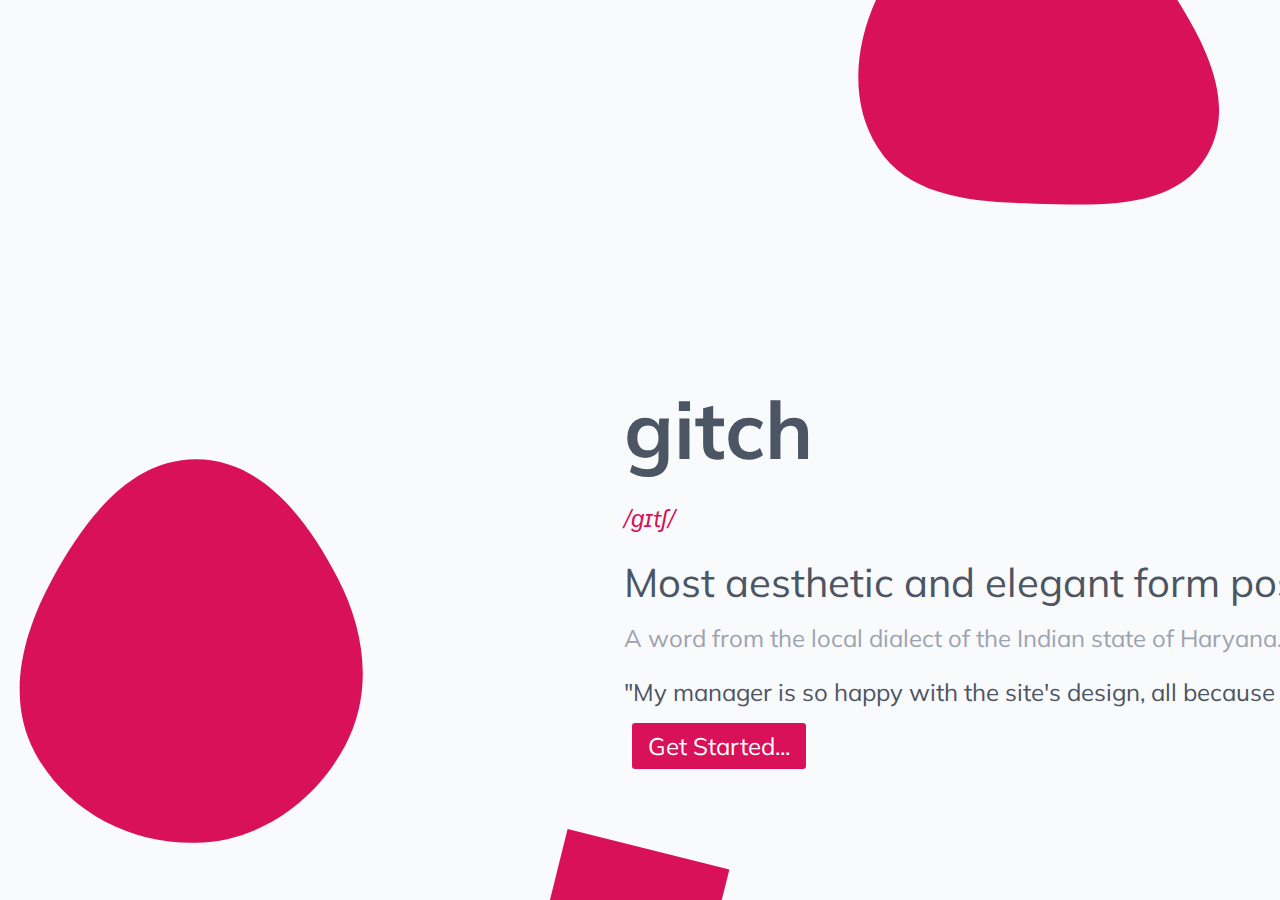
==== commit 8cfd2ce9: "add title, favicon" ====
--- a/index.html
+++ b/index.html
@@ -5,7 +5,8 @@
     <meta charset="UTF-8">
     <meta http-equiv="X-UA-Compatible" content="IE=edge">
     <meta name="viewport" content="width=device-width, initial-scale=1.0">
-    <title>Document</title>
+    <title>gitchUI ⭐</title>
+    <link rel="shortcut icon" href="/resources/title.gif">
     <link rel="stylesheet" href="home.css">
     <link rel="stylesheet" href="style.css">
 </head>
--- a/style.css
+++ b/style.css
@@ -360,8 +360,6 @@
 .defination {
     margin: 2rem;
     padding: 1rem;
-    border: 0.25rem solid var(--shadow-gray);
-    border-radius: 0.5rem;
     width: max-content;
 }
 
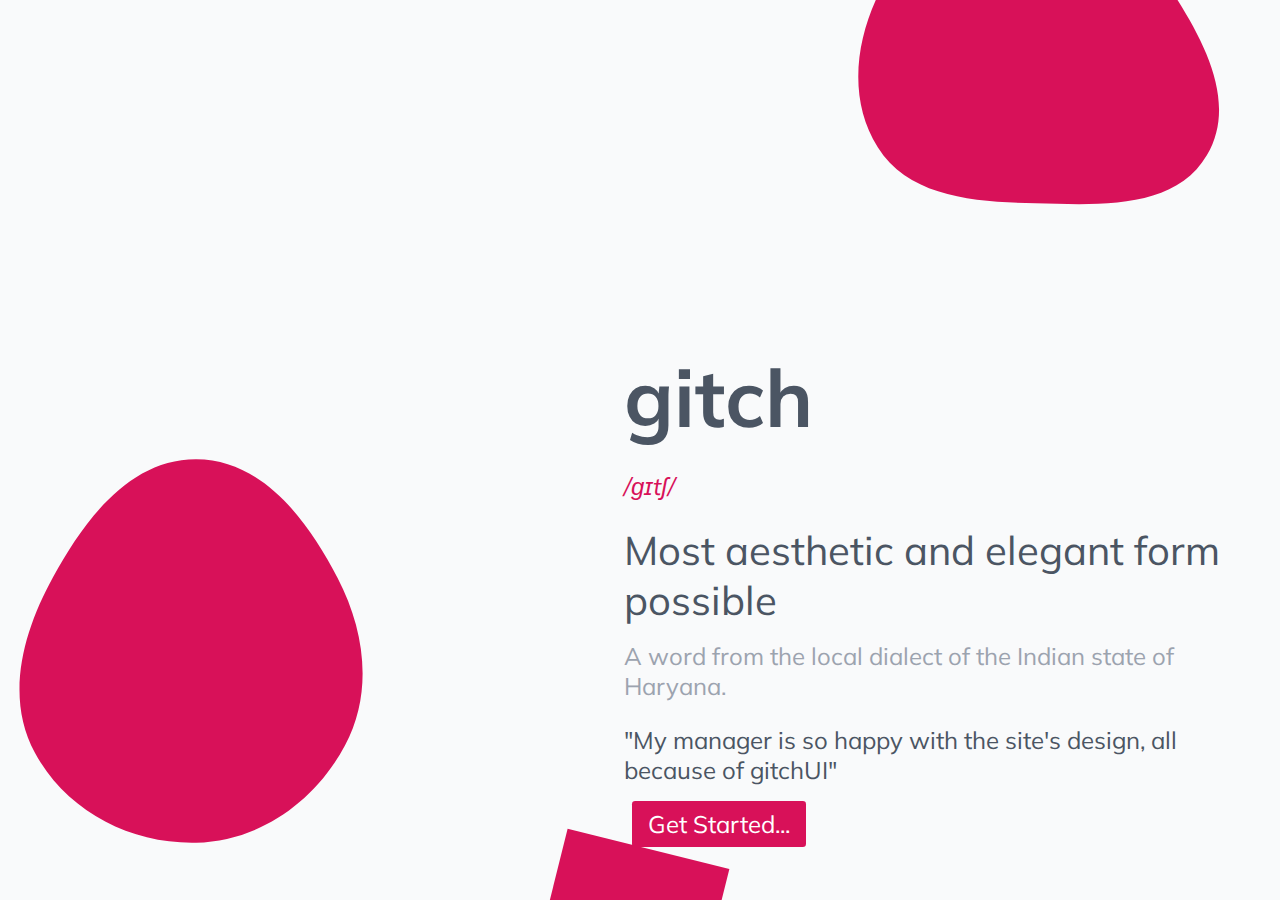
==== commit 17f2af30: "add socials, change logo" ====
--- a/index.html
+++ b/index.html
@@ -14,8 +14,8 @@
 <body>
     <script src="https://cdn.lordicon.com/libs/frhvbuzj/lord-icon-2.0.2.js"></script>
     <div class="logo">
-        <lord-icon src="https://cdn.lordicon.com/oswatybr.json" trigger="hover"
-            colors="primary:#4b5563,secondary:#d81159" stroke="71" style="width:180px;height:180px">
+        <lord-icon src="https://cdn.lordicon.com/zbopvjaq.json" trigger="hover"
+            colors="primary:#4b5563,secondary:#d81159" stroke="71" scale="65" style="width:280px;height:280px">
         </lord-icon>
     </div>
     <div class="defination">
--- a/home.css
+++ b/home.css
@@ -5,7 +5,7 @@
 }
 
 .logo {
-    padding: 2rem;
+    margin: 2rem 8rem;
 }
 
 .defination {
--- a/style.css
+++ b/style.css
@@ -19,6 +19,10 @@
 
 }
 
+html{
+    scroll-behavior: smooth;
+}
+
 body {
     font-family: 'Mulish', sans-serif;
     margin: 0;
@@ -44,7 +48,16 @@
     grid-gap: 0.2rem;
 }
 
+.logo {
+    display: flex;
+}
+
+.logo h1 {
+    margin-bottom: 1.5rem;
+}
+
 .heading {
+    font-size: 2.5rem;
     position: sticky;
     top: 6rem;
     background: white;
@@ -74,7 +87,6 @@
     padding: 0.5rem 0.5rem;
     background-color: var(--primary-color); 
     color: white;
-    /* box-shadow: 0px 0.25rem 1.5rem var(--shadow-gray); */
     display: flex;
     justify-content: space-between;
     position: fixed;
@@ -96,15 +108,26 @@
     font-size: 1.25rem;
 }
 
+.nav-menu a {
+        text-decoration: none;
+        color: white;
+}
+.nav-menu a:hover{
+    font-weight: bold;
+    text-decoration: underline;
+}
+
 /* SIDEBAR */
 
 .sidebar{
     grid-area: sidebar;
     position: fixed;
+
+}
+
+.sidebar-menu {
+    position: fixed;
     top: 30%;
-}
-
-.sidebar-menu {
     list-style-type:none;
     font-size: 2rem;
     display: flex;
@@ -113,20 +136,56 @@
     
 }
 
+.sidebar-menu li {
+    padding: 0.5rem;
+}
+
 .sidebar-menu a {
     text-decoration: none;
-    color: var(--gray);
-    margin: 1rem;
+    color: var(--gray);  
+}
+
+.sidebar-menu a:hover {
+    color: var(--primary-color);
 }
 
 .parting-line {
     height: 30rem;
     width: 0.25rem;
-    background-color: var(--primary-color);
-    position: absolute;
-    top: -7%;
+    background-color: var(--primary-bgcolor);
+    position: fixed;
+    top: 30%;
     left: 20rem;
     border-radius: 1rem;
+}
+
+.socials-menu {
+    width: 15%;
+    height: 60px;
+    position: fixed;
+    left: 1rem;
+    bottom: 5%;
+
+    display: flex;
+    justify-content: space-around;
+}
+
+.icon-social{
+    height: 45px;
+    width: 45px;
+}
+
+.icon-social:hover {
+    height: 60px;
+    width: 60px;
+}
+
+.version {
+    color: var(--shadow-gray);
+    font-size: 1.5rem;
+    position: fixed;
+    bottom: 2%;
+    left: 7%;
 }
 
 /* CONTAINER */
@@ -358,9 +417,14 @@
 /* DEFINATION */
 
 .defination {
-    margin: 2rem;
-    padding: 1rem;
-    width: max-content;
+    margin: 0 2rem;
+    padding: 1rem;
+}
+
+.defination-border {
+    border: 0.5rem dashed var(--shadow-gray);
+    padding: 1rem;
+    margin: 1rem 0;
 }
 
 .defination-word {
@@ -389,4 +453,23 @@
 .defination-example {
     font-size: 1.5rem;
     color: var(--gray);
+}
+
+/* NAVIGATION */
+
+.navigation {
+    margin: 0 2rem;
+}
+.navbar {
+    padding: 0.5rem 0.5rem;
+    background-color: var(--primary-color); 
+    color: white;  
+    display: flex;
+    justify-content: space-between;
+    width: 70vw;
+    z-index: 9999;
+}
+
+.utilities {
+    margin : 2rem;
 }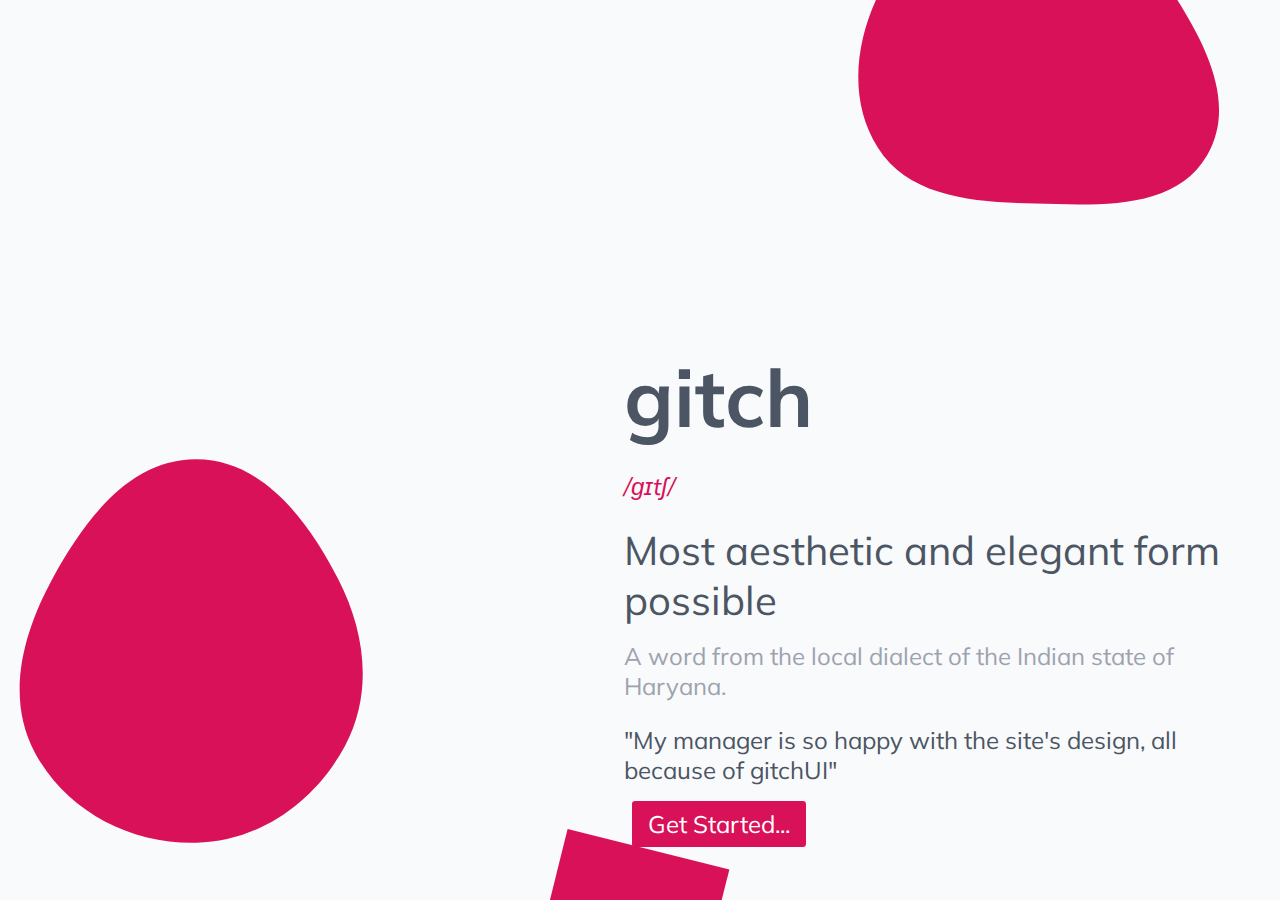
==== commit 7ddb3723: "v0.1 pre-review" ====
--- a/index.html
+++ b/index.html
@@ -7,7 +7,7 @@
     <meta name="viewport" content="width=device-width, initial-scale=1.0">
     <title>gitchUI ⭐</title>
     <link rel="shortcut icon" href="/resources/title.gif">
-    <link rel="stylesheet" href="home.css">
+    <link rel="stylesheet" href="index.css">
     <link rel="stylesheet" href="style.css">
 </head>
 
--- a/index.css
+++ b/index.css
@@ -0,0 +1,47 @@
+body {
+    font-family: 'Mulish', sans-serif;
+    margin: 0;
+    background: url(resources/background.svg)
+}
+
+.logo {
+    margin: 2rem 8rem;
+}
+
+.defination {
+    position: absolute;
+    top: 35%;
+    left: 45%;
+}
+
+.defination-word {
+    font-size: 5rem;
+    color: #4B5563;
+    margin: 1rem 0;
+    font-weight: bold;
+}
+.defination-pronounciation {
+    font-size: 1.5rem;
+    font-style: italic;
+    color: #d81159;
+}
+.defination-meaning {
+    font-size: 2.5rem;
+    color: #4B5563;
+    margin: 1rem 0;
+}
+
+.defination-sub-meaning {
+    font-size: 1.5rem;
+    color: #9CA3AF;
+    margin: 1rem 0;
+}
+
+.defination-example {
+    font-size: 1.5rem;
+    color: #4B5563;
+}
+
+a {
+    text-decoration: none;
+}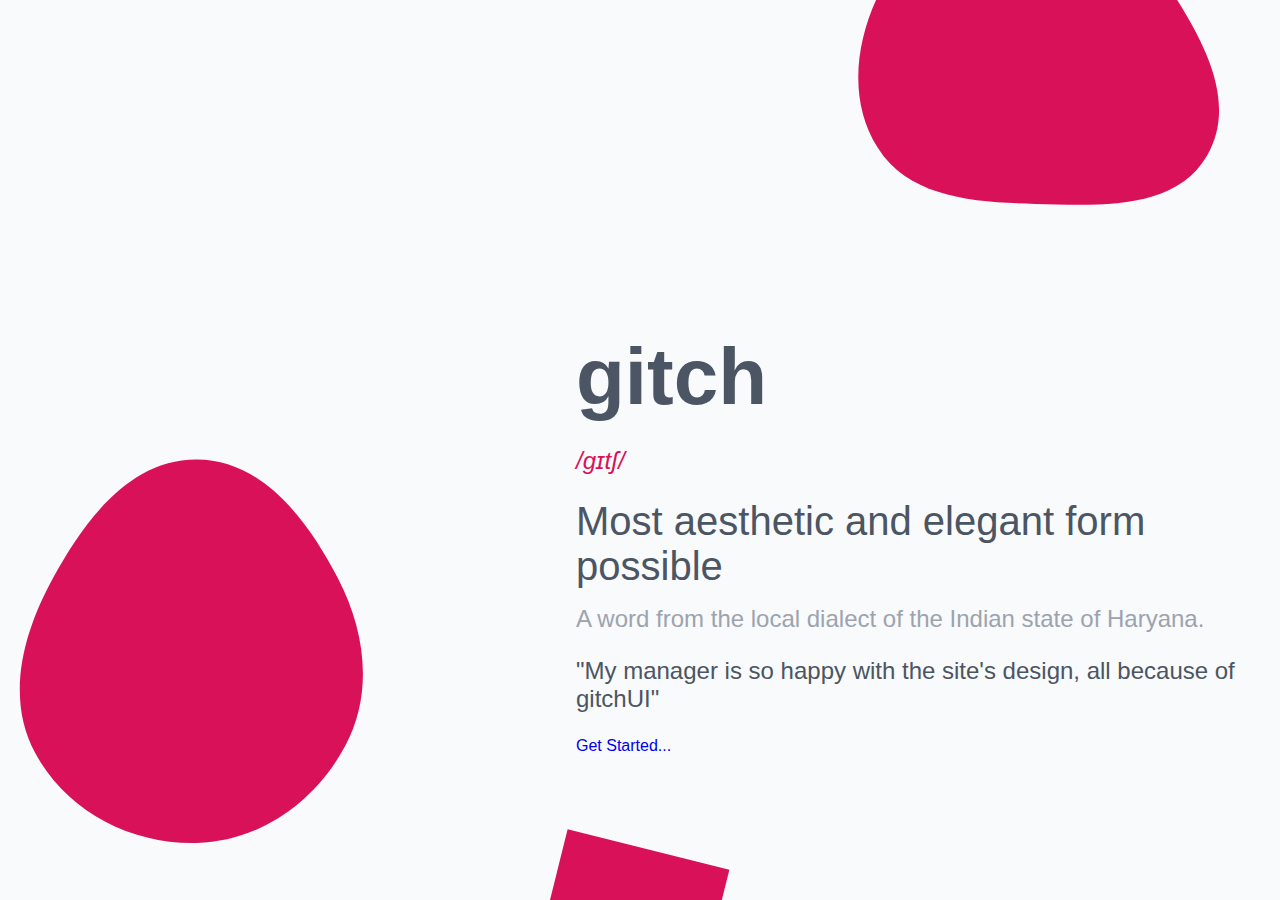
==== commit 76609e96: "v0.1" ====
--- a/index.html
+++ b/index.html
@@ -8,7 +8,7 @@
     <title>gitchUI ⭐</title>
     <link rel="shortcut icon" href="/resources/title.gif">
     <link rel="stylesheet" href="index.css">
-    <link rel="stylesheet" href="style.css">
+    <link rel="stylesheet" href="https://gitchui.netlify.app/style.css">
 </head>
 
 <body>
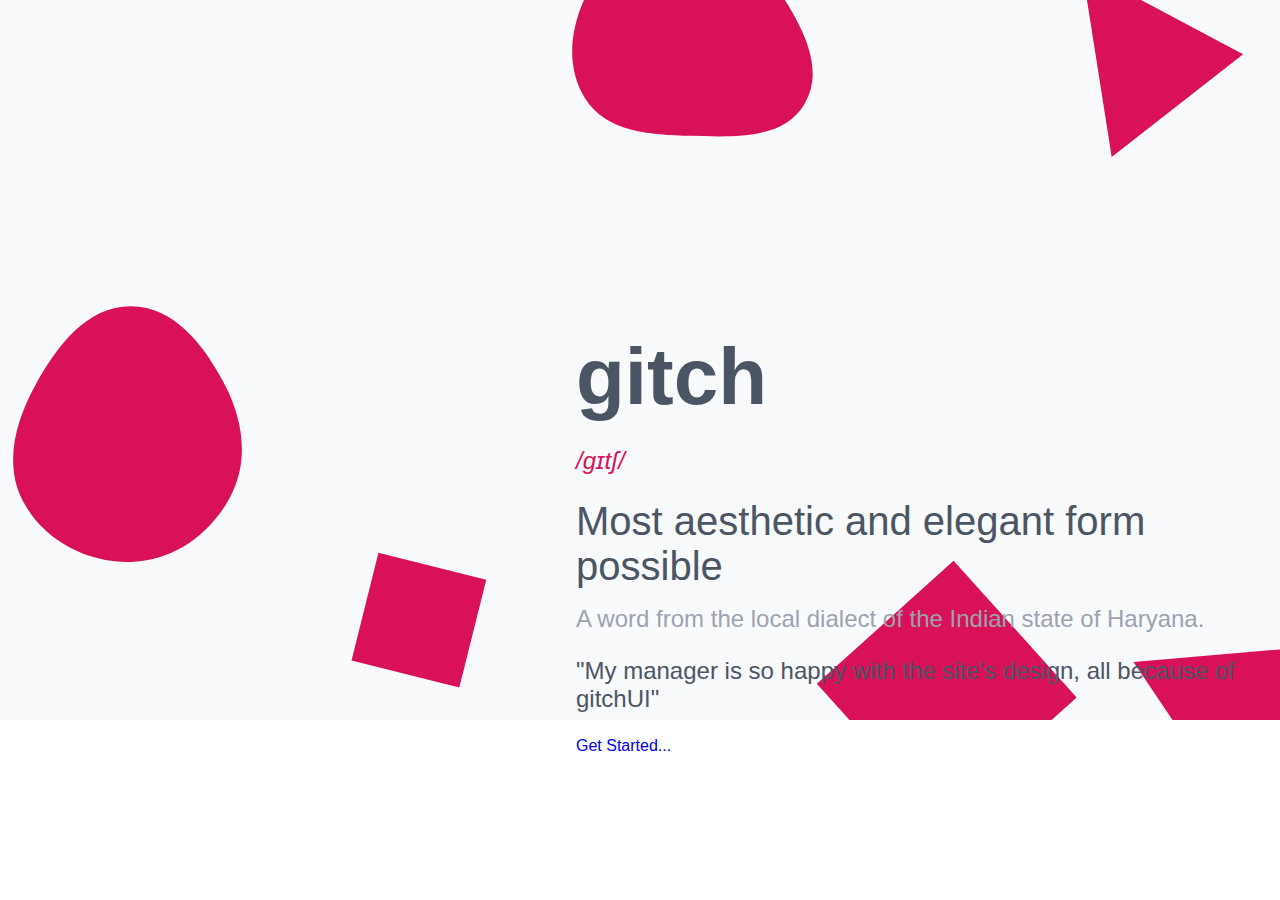
==== commit a084b324: "Add Image component, Refactor home bg" ====
--- a/index.html
+++ b/index.html
@@ -12,6 +12,9 @@
 </head>
 
 <body>
+
+    <!-- <div class="background"></div> -->
+
     <script src="https://cdn.lordicon.com/libs/frhvbuzj/lord-icon-2.0.2.js"></script>
     <div class="logo">
         <lord-icon src="https://cdn.lordicon.com/zbopvjaq.json" trigger="hover"
--- a/index.css
+++ b/index.css
@@ -1,11 +1,15 @@
 body {
     font-family: 'Mulish', sans-serif;
     margin: 0;
-    background: url(resources/background.svg)
+    background: url(resources/background.svg);
+    background-repeat: no-repeat;
+    background-size: cover;
+    height: 100%;
+    /* width: 100%  */
 }
 
 .logo {
-    margin: 2rem 8rem;
+    margin: 1% 5%;
 }
 
 .defination {
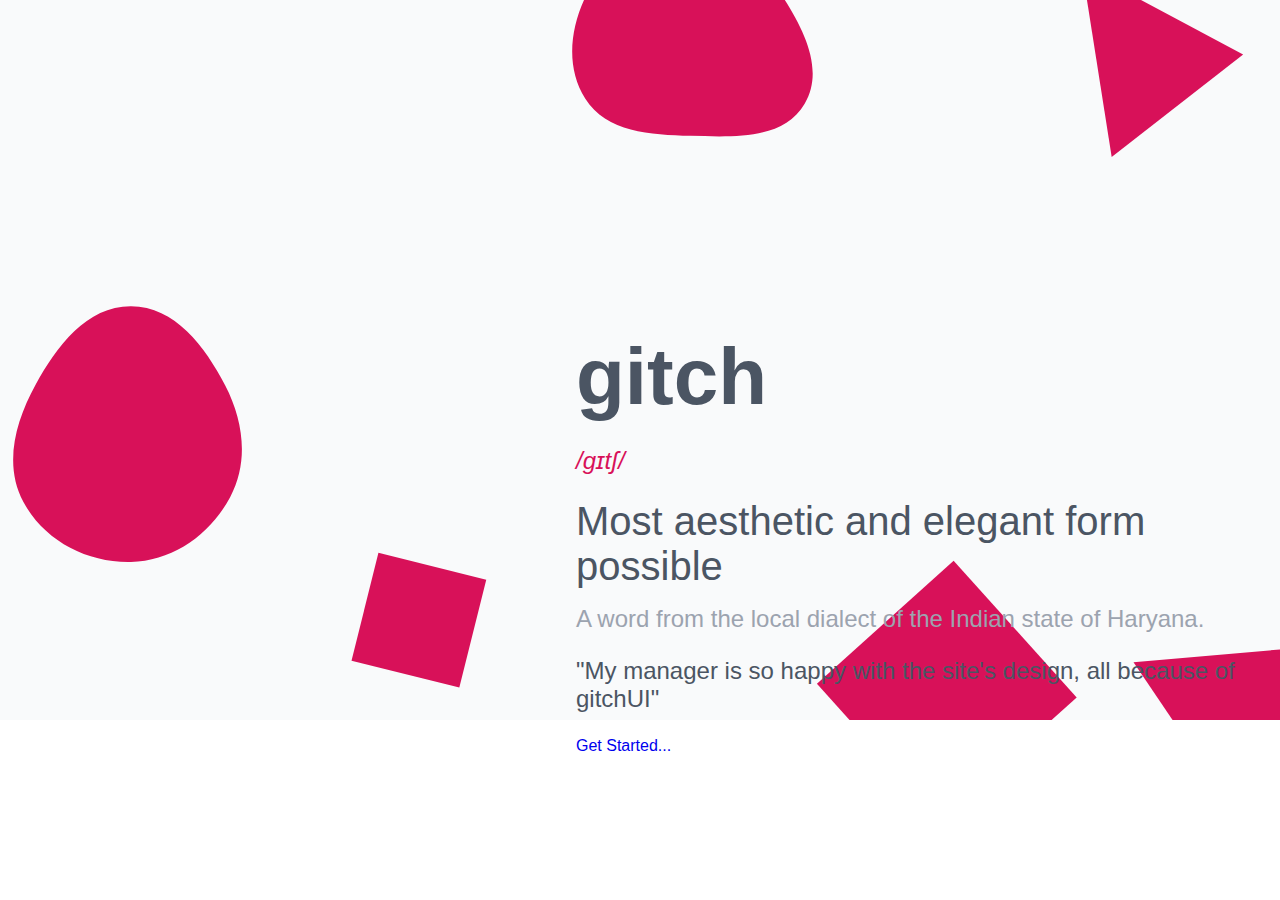
==== commit 05af69a9: "Home responsiveness" ====
--- a/index.html
+++ b/index.html
@@ -18,7 +18,7 @@
     <script src="https://cdn.lordicon.com/libs/frhvbuzj/lord-icon-2.0.2.js"></script>
     <div class="logo">
         <lord-icon src="https://cdn.lordicon.com/zbopvjaq.json" trigger="hover"
-            colors="primary:#4b5563,secondary:#d81159" stroke="71" scale="65" style="width:280px;height:280px">
+            colors="primary:#4b5563,secondary:#d81159" stroke="71" scale="65" style="width:100%;height:100%">
         </lord-icon>
     </div>
     <div class="defination">
--- a/index.css
+++ b/index.css
@@ -9,7 +9,9 @@
 }
 
 .logo {
-    margin: 1% 5%;
+    margin: 1% 3%;
+    height: 30vh;
+    width: 25vw;
 }
 
 .defination {
@@ -48,4 +50,37 @@
 
 a {
     text-decoration: none;
+}
+
+@media screen and (max-width: 800px) {
+    :root{
+        font-size: 10px;
+    }
+    body{
+        position: absolute;
+        font-family: 'Mulish', sans-serif;
+        margin: 0;
+        background-image: url(resources/background_mobile.png);
+        background-repeat: no-repeat;
+        background-size: cover;
+        height: 100%;
+    }
+
+    .logo {
+        margin: 0vh 35vw;
+    }
+
+    .defination {
+        position: absolute;
+        top: 25%;
+        left: 0%;
+        display: flex;
+        flex-direction: column;
+        align-items: center;
+        justify-content: center;
+        width: 80vw;
+        background-color: white;
+        border-radius: 1rem;
+    }
+    
 }